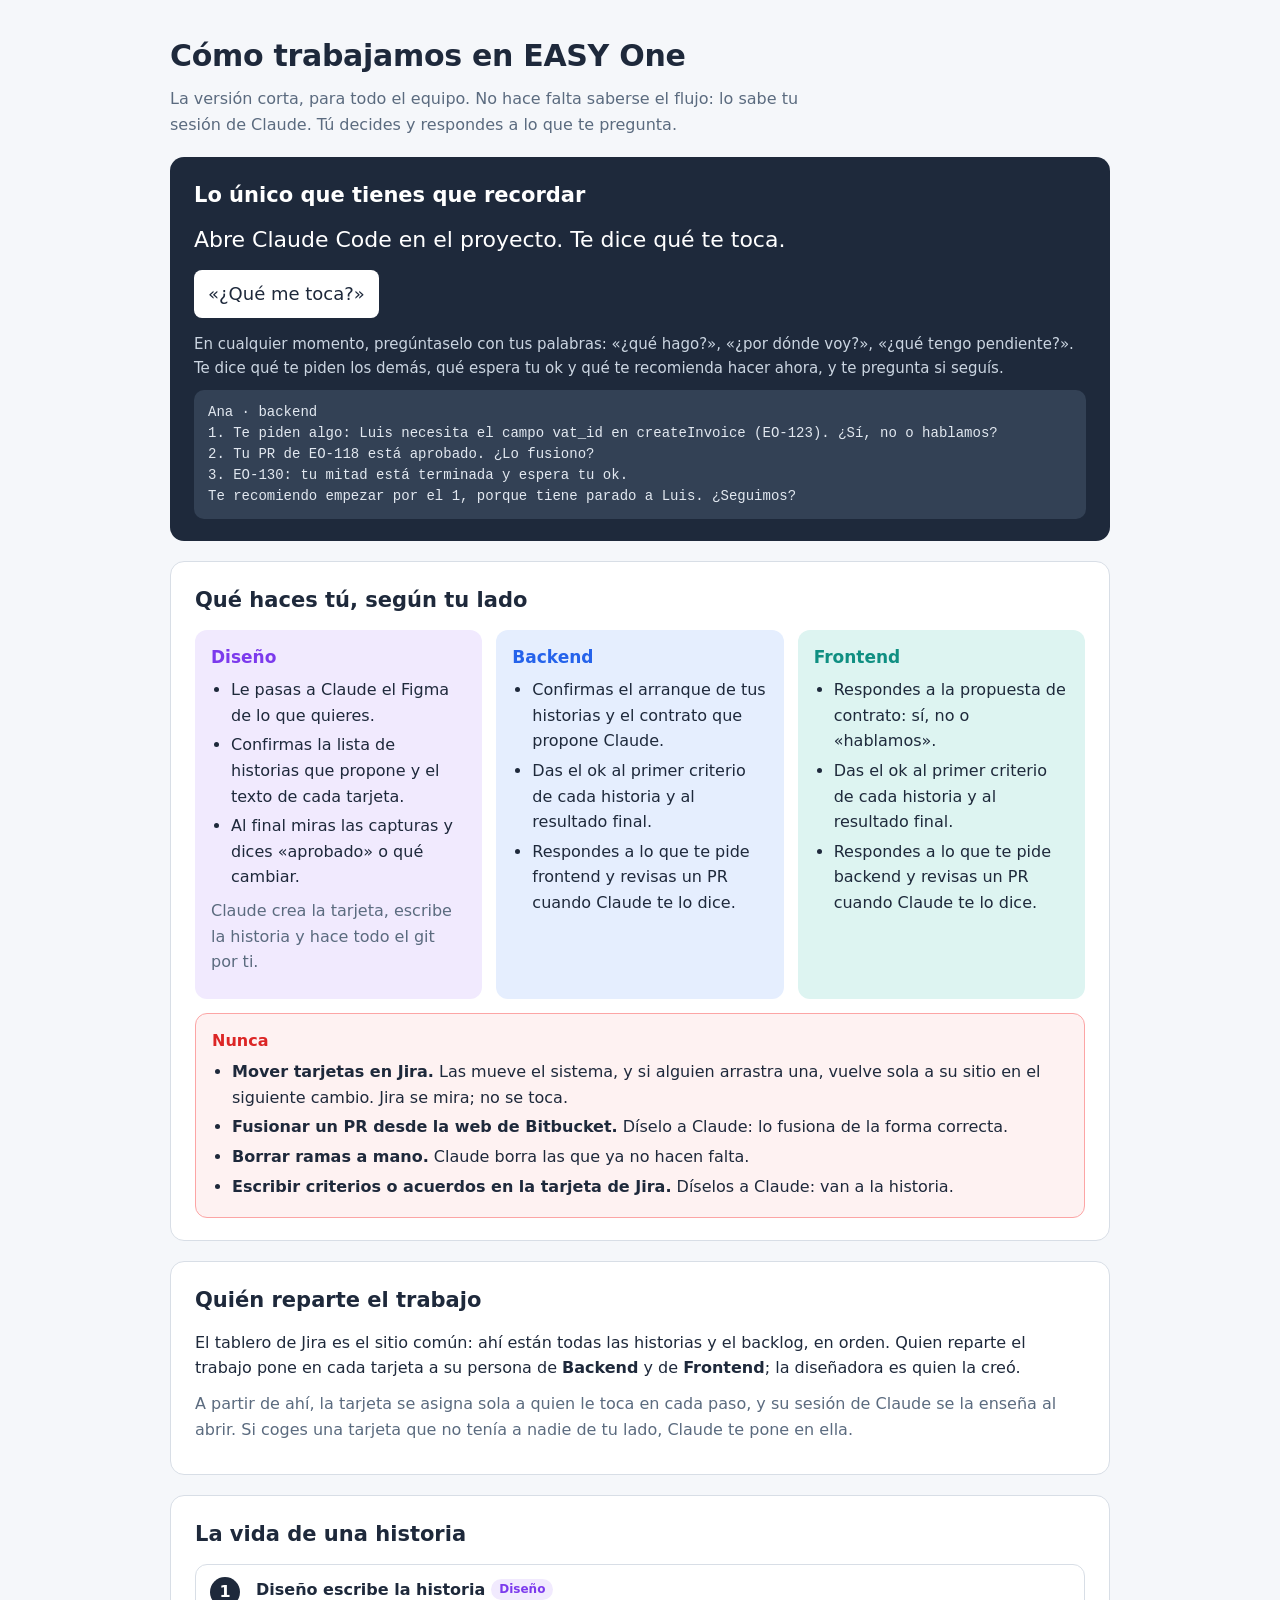
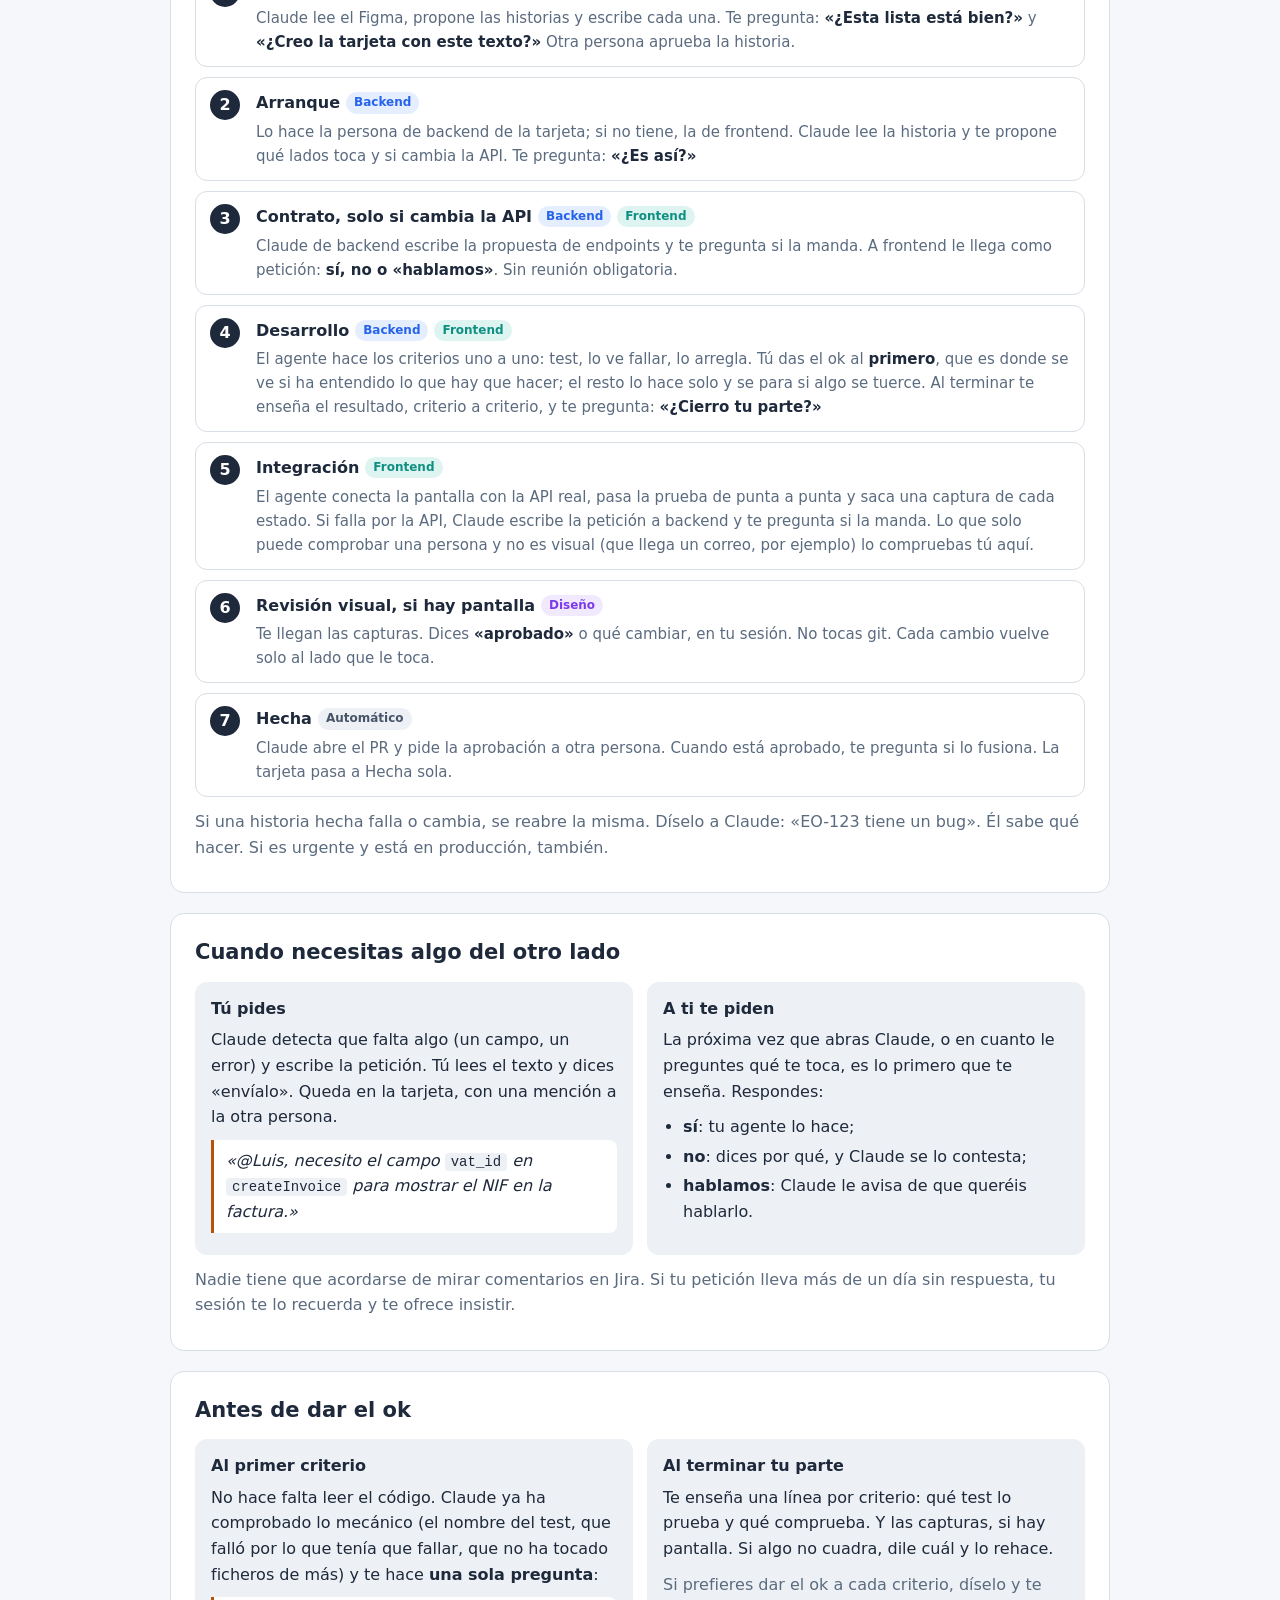
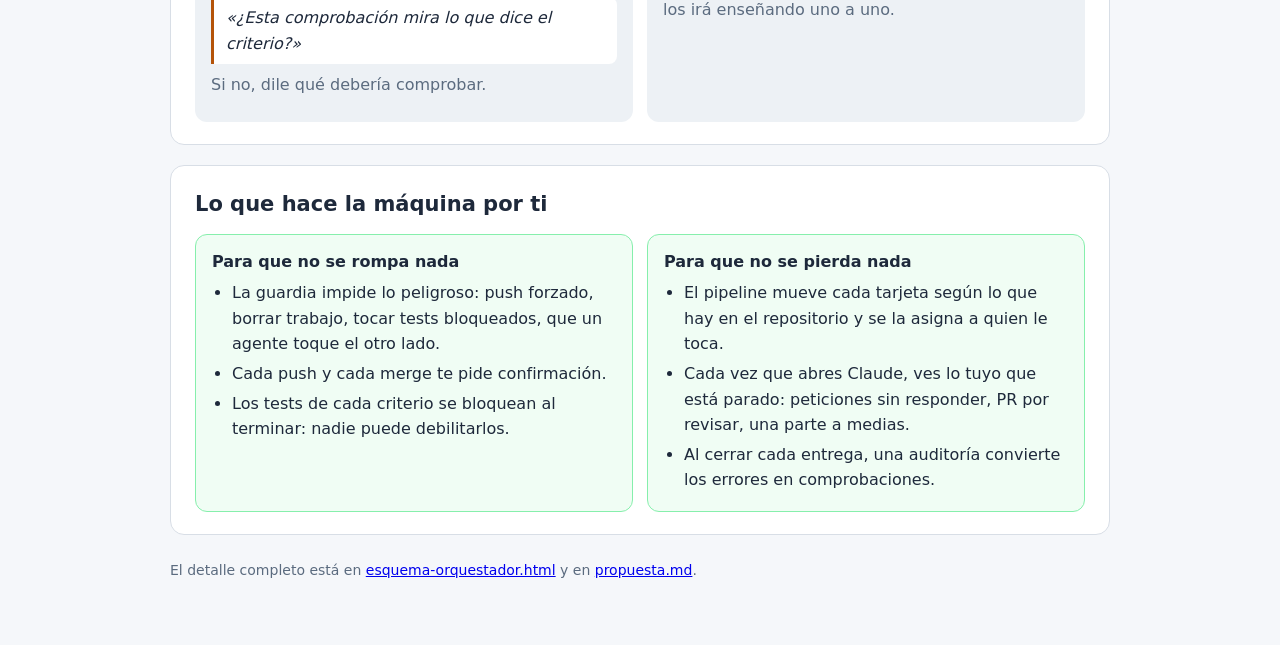
==== docs/equipo.html @ 09e49f0f "Let Claude carry the flow: ask what is next, assign by turn, build alone Nobody has to know the meth" ====
<!doctype html>
<html lang="es">
<head>
<meta charset="utf-8">
<meta name="viewport" content="width=device-width, initial-scale=1">
<title>EASY One · Cómo trabajamos</title>
<style>
  :root {
    --ink: #1E293B; --muted: #5B6B7F; --line: #D8DEE6; --bg: #F5F7FA; --card: #FFFFFF;
    --design: #7C3AED; --design-soft: #F1EAFE;
    --back: #2563EB;   --back-soft: #E5EEFE;
    --front: #0F8F82;  --front-soft: #DDF4F1;
    --shared: #B45309; --shared-soft: #FDF0DE;
    --infra: #475569;  --infra-soft: #EDF1F5;
    --red: #DC2626; --red-soft: #FEF2F2; --green: #16A34A; --green-soft: #F0FDF4;
  }
  * { box-sizing: border-box; }
  body { margin: 0; background: var(--bg); color: var(--ink); font: 16px/1.6 system-ui, -apple-system, "Segoe UI", Roboto, sans-serif; }
  .wrap { max-width: 980px; margin: 0 auto; padding: 32px 20px 64px; }
  header h1 { font-size: 30px; margin: 0 0 6px; letter-spacing: -.01em; text-wrap: balance; }
  header p { margin: 0; color: var(--muted); max-width: 640px; }
  section { background: var(--card); border: 1px solid var(--line); border-radius: 14px; padding: 22px 24px; margin-top: 20px; }
  h2 { margin: 0 0 12px; font-size: 21px; }
  h3 { margin: 0 0 6px; font-size: 16px; }
  p { margin: 0 0 10px; }
  ul { margin: 0; padding-left: 20px; }
  li { margin: 4px 0; }
  code { font: 14px/1.4 ui-monospace, "Cascadia Code", Consolas, monospace; background: var(--infra-soft); padding: 1px 6px; border-radius: 4px; }
  .muted { color: var(--muted); }

  .hero { background: var(--ink); color: #fff; border: 0; }
  .hero h2 { color: #fff; }
  .hero .big { font-size: 22px; line-height: 1.4; margin: 0 0 14px; }
  .hero .say { display: inline-block; font-size: 18px; background: #fff; color: var(--ink); padding: 10px 14px; border-radius: 8px; }
  .hero p.small { color: #CBD5E1; margin: 14px 0 0; font-size: 15px; }

  .roles { display: grid; grid-template-columns: repeat(3, 1fr); gap: 14px; }
  .role { border-radius: 12px; padding: 14px 16px; }
  .role h3 { font-size: 17px; }
  .r-design { background: var(--design-soft); } .r-design h3 { color: var(--design); }
  .r-back { background: var(--back-soft); } .r-back h3 { color: var(--back); }
  .r-front { background: var(--front-soft); } .r-front h3 { color: var(--front); }
  .never { margin-top: 14px; background: var(--red-soft); border: 1px solid #FCA5A5; border-radius: 12px; padding: 14px 16px; }
  .never h3 { color: var(--red); }

  ol.flow { list-style: none; margin: 0; padding: 0; display: grid; gap: 10px; }
  ol.flow li { display: grid; grid-template-columns: 34px 1fr; gap: 12px; align-items: start; margin: 0; border: 1px solid var(--line); border-radius: 12px; padding: 12px 14px; }
  .n { width: 30px; height: 30px; border-radius: 50%; background: var(--ink); color: #fff; font-weight: 700; text-align: center; line-height: 30px; }
  .who { display: inline-block; font-size: 12px; font-weight: 700; padding: 1px 8px; border-radius: 999px; margin-left: 6px; vertical-align: 2px; }
  .w-design { background: var(--design-soft); color: var(--design); }
  .w-back { background: var(--back-soft); color: var(--back); }
  .w-front { background: var(--front-soft); color: var(--front); }
  .w-auto { background: var(--infra-soft); color: var(--infra); }
  .ask { display: block; margin-top: 4px; color: var(--muted); font-size: 15px; }
  .ask b { color: var(--ink); }

  .two { display: grid; grid-template-columns: 1fr 1fr; gap: 14px; }
  .box { background: var(--infra-soft); border-radius: 12px; padding: 14px 16px; }
  .ok { background: var(--green-soft); border: 1px solid #86EFAC; }
  .msg { font-style: italic; background: var(--card); border-left: 3px solid var(--shared); padding: 8px 12px; margin: 8px 0; border-radius: 0 8px 8px 0; }
  .example { font: 14px/1.5 ui-monospace, "Cascadia Code", Consolas, monospace; background: var(--infra-soft); border-radius: 10px; padding: 12px 14px; white-space: pre-wrap; margin: 10px 0 0; }

  footer { margin-top: 24px; color: var(--muted); font-size: 14px; }

  @media (max-width: 760px) {
    .roles, .two { grid-template-columns: 1fr; }
  }
  @media print { body { background: #fff; } section { break-inside: avoid; } }
</style>
</head>
<body>
<div class="wrap">

<header>
  <h1>Cómo trabajamos en EASY One</h1>
  <p>La versión corta, para todo el equipo. No hace falta saberse el flujo: lo sabe tu sesión de Claude. Tú decides y respondes a lo que te pregunta.</p>
</header>

<section class="hero">
  <h2>Lo único que tienes que recordar</h2>
  <p class="big">Abre Claude Code en el proyecto. Te dice qué te toca.</p>
  <span class="say">«¿Qué me toca?»</span>
  <p class="small">En cualquier momento, pregúntaselo con tus palabras: «¿qué hago?», «¿por dónde voy?», «¿qué tengo pendiente?». Te dice qué te piden los demás, qué espera tu ok y qué te recomienda hacer ahora, y te pregunta si seguís.</p>
  <div class="example" style="background:#334155;color:#E2E8F0">Ana · backend
1. Te piden algo: Luis necesita el campo vat_id en createInvoice (EO-123). ¿Sí, no o hablamos?
2. Tu PR de EO-118 está aprobado. ¿Lo fusiono?
3. EO-130: tu mitad está terminada y espera tu ok.
Te recomiendo empezar por el 1, porque tiene parado a Luis. ¿Seguimos?</div>
</section>

<section>
  <h2>Qué haces tú, según tu lado</h2>
  <div class="roles">
    <div class="role r-design">
      <h3>Diseño</h3>
      <ul>
        <li>Le pasas a Claude el Figma de lo que quieres.</li>
        <li>Confirmas la lista de historias que propone y el texto de cada tarjeta.</li>
        <li>Al final miras las capturas y dices «aprobado» o qué cambiar.</li>
      </ul>
      <p class="muted" style="margin-top:8px">Claude crea la tarjeta, escribe la historia y hace todo el git por ti.</p>
    </div>
    <div class="role r-back">
      <h3>Backend</h3>
      <ul>
        <li>Confirmas el arranque de tus historias y el contrato que propone Claude.</li>
        <li>Das el ok al primer criterio de cada historia y al resultado final.</li>
        <li>Respondes a lo que te pide frontend y revisas un PR cuando Claude te lo dice.</li>
      </ul>
    </div>
    <div class="role r-front">
      <h3>Frontend</h3>
      <ul>
        <li>Respondes a la propuesta de contrato: sí, no o «hablamos».</li>
        <li>Das el ok al primer criterio de cada historia y al resultado final.</li>
        <li>Respondes a lo que te pide backend y revisas un PR cuando Claude te lo dice.</li>
      </ul>
    </div>
  </div>
  <div class="never">
    <h3>Nunca</h3>
    <ul>
      <li><b>Mover tarjetas en Jira.</b> Las mueve el sistema, y si alguien arrastra una, vuelve sola a su sitio en el siguiente cambio. Jira se mira; no se toca.</li>
      <li><b>Fusionar un PR desde la web de Bitbucket.</b> Díselo a Claude: lo fusiona de la forma correcta.</li>
      <li><b>Borrar ramas a mano.</b> Claude borra las que ya no hacen falta.</li>
      <li><b>Escribir criterios o acuerdos en la tarjeta de Jira.</b> Díselos a Claude: van a la historia.</li>
    </ul>
  </div>
</section>

<section>
  <h2>Quién reparte el trabajo</h2>
  <p>El tablero de Jira es el sitio común: ahí están todas las historias y el backlog, en orden. Quien reparte el trabajo pone en cada tarjeta a su persona de <b>Backend</b> y de <b>Frontend</b>; la diseñadora es quien la creó.</p>
  <p class="muted">A partir de ahí, la tarjeta se asigna sola a quien le toca en cada paso, y su sesión de Claude se la enseña al abrir. Si coges una tarjeta que no tenía a nadie de tu lado, Claude te pone en ella.</p>
</section>

<section>
  <h2>La vida de una historia</h2>
  <ol class="flow">
    <li><span class="n">1</span><div><b>Diseño escribe la historia</b><span class="who w-design">Diseño</span>
      <span class="ask">Claude lee el Figma, propone las historias y escribe cada una. Te pregunta: <b>«¿Esta lista está bien?»</b> y <b>«¿Creo la tarjeta con este texto?»</b> Otra persona aprueba la historia.</span></div></li>
    <li><span class="n">2</span><div><b>Arranque</b><span class="who w-back">Backend</span>
      <span class="ask">Lo hace la persona de backend de la tarjeta; si no tiene, la de frontend. Claude lee la historia y te propone qué lados toca y si cambia la API. Te pregunta: <b>«¿Es así?»</b></span></div></li>
    <li><span class="n">3</span><div><b>Contrato, solo si cambia la API</b><span class="who w-back">Backend</span><span class="who w-front">Frontend</span>
      <span class="ask">Claude de backend escribe la propuesta de endpoints y te pregunta si la manda. A frontend le llega como petición: <b>sí, no o «hablamos»</b>. Sin reunión obligatoria.</span></div></li>
    <li><span class="n">4</span><div><b>Desarrollo</b><span class="who w-back">Backend</span><span class="who w-front">Frontend</span>
      <span class="ask">El agente hace los criterios uno a uno: test, lo ve fallar, lo arregla. Tú das el ok al <b>primero</b>, que es donde se ve si ha entendido lo que hay que hacer; el resto lo hace solo y se para si algo se tuerce. Al terminar te enseña el resultado, criterio a criterio, y te pregunta: <b>«¿Cierro tu parte?»</b></span></div></li>
    <li><span class="n">5</span><div><b>Integración</b><span class="who w-front">Frontend</span>
      <span class="ask">El agente conecta la pantalla con la API real, pasa la prueba de punta a punta y saca una captura de cada estado. Si falla por la API, Claude escribe la petición a backend y te pregunta si la manda. Lo que solo puede comprobar una persona y no es visual (que llega un correo, por ejemplo) lo compruebas tú aquí.</span></div></li>
    <li><span class="n">6</span><div><b>Revisión visual, si hay pantalla</b><span class="who w-design">Diseño</span>
      <span class="ask">Te llegan las capturas. Dices <b>«aprobado»</b> o qué cambiar, en tu sesión. No tocas git. Cada cambio vuelve solo al lado que le toca.</span></div></li>
    <li><span class="n">7</span><div><b>Hecha</b><span class="who w-auto">Automático</span>
      <span class="ask">Claude abre el PR y pide la aprobación a otra persona. Cuando está aprobado, te pregunta si lo fusiona. La tarjeta pasa a Hecha sola.</span></div></li>
  </ol>
  <p class="muted" style="margin-top:12px">Si una historia hecha falla o cambia, se reabre la misma. Díselo a Claude: «EO-123 tiene un bug». Él sabe qué hacer. Si es urgente y está en producción, también.</p>
</section>

<section>
  <h2>Cuando necesitas algo del otro lado</h2>
  <div class="two">
    <div class="box">
      <h3>Tú pides</h3>
      <p>Claude detecta que falta algo (un campo, un error) y escribe la petición. Tú lees el texto y dices «envíalo». Queda en la tarjeta, con una mención a la otra persona.</p>
      <div class="msg">«@Luis, necesito el campo <code>vat_id</code> en <code>createInvoice</code> para mostrar el NIF en la factura.»</div>
    </div>
    <div class="box">
      <h3>A ti te piden</h3>
      <p>La próxima vez que abras Claude, o en cuanto le preguntes qué te toca, es lo primero que te enseña. Respondes:</p>
      <ul><li><b>sí</b>: tu agente lo hace;</li><li><b>no</b>: dices por qué, y Claude se lo contesta;</li><li><b>hablamos</b>: Claude le avisa de que queréis hablarlo.</li></ul>
    </div>
  </div>
  <p class="muted" style="margin-top:12px">Nadie tiene que acordarse de mirar comentarios en Jira. Si tu petición lleva más de un día sin respuesta, tu sesión te lo recuerda y te ofrece insistir.</p>
</section>

<section>
  <h2>Antes de dar el ok</h2>
  <div class="two">
    <div class="box">
      <h3>Al primer criterio</h3>
      <p>No hace falta leer el código. Claude ya ha comprobado lo mecánico (el nombre del test, que falló por lo que tenía que fallar, que no ha tocado ficheros de más) y te hace <b>una sola pregunta</b>:</p>
      <div class="msg">«¿Esta comprobación mira lo que dice el criterio?»</div>
      <p class="muted">Si no, dile qué debería comprobar.</p>
    </div>
    <div class="box">
      <h3>Al terminar tu parte</h3>
      <p>Te enseña una línea por criterio: qué test lo prueba y qué comprueba. Y las capturas, si hay pantalla. Si algo no cuadra, dile cuál y lo rehace.</p>
      <p class="muted">Si prefieres dar el ok a cada criterio, díselo y te los irá enseñando uno a uno.</p>
    </div>
  </div>
</section>

<section>
  <h2>Lo que hace la máquina por ti</h2>
  <div class="two">
    <div class="box ok">
      <h3>Para que no se rompa nada</h3>
      <ul>
        <li>La guardia impide lo peligroso: push forzado, borrar trabajo, tocar tests bloqueados, que un agente toque el otro lado.</li>
        <li>Cada push y cada merge te pide confirmación.</li>
        <li>Los tests de cada criterio se bloquean al terminar: nadie puede debilitarlos.</li>
      </ul>
    </div>
    <div class="box ok">
      <h3>Para que no se pierda nada</h3>
      <ul>
        <li>El pipeline mueve cada tarjeta según lo que hay en el repositorio y se la asigna a quien le toca.</li>
        <li>Cada vez que abres Claude, ves lo tuyo que está parado: peticiones sin responder, PR por revisar, una parte a medias.</li>
        <li>Al cerrar cada entrega, una auditoría convierte los errores en comprobaciones.</li>
      </ul>
    </div>
  </div>
</section>

<footer>
  El detalle completo está en <a href="esquema-orquestador.html">esquema-orquestador.html</a> y en <a href="propuesta.md">propuesta.md</a>.
</footer>

</div>
</body>
</html>
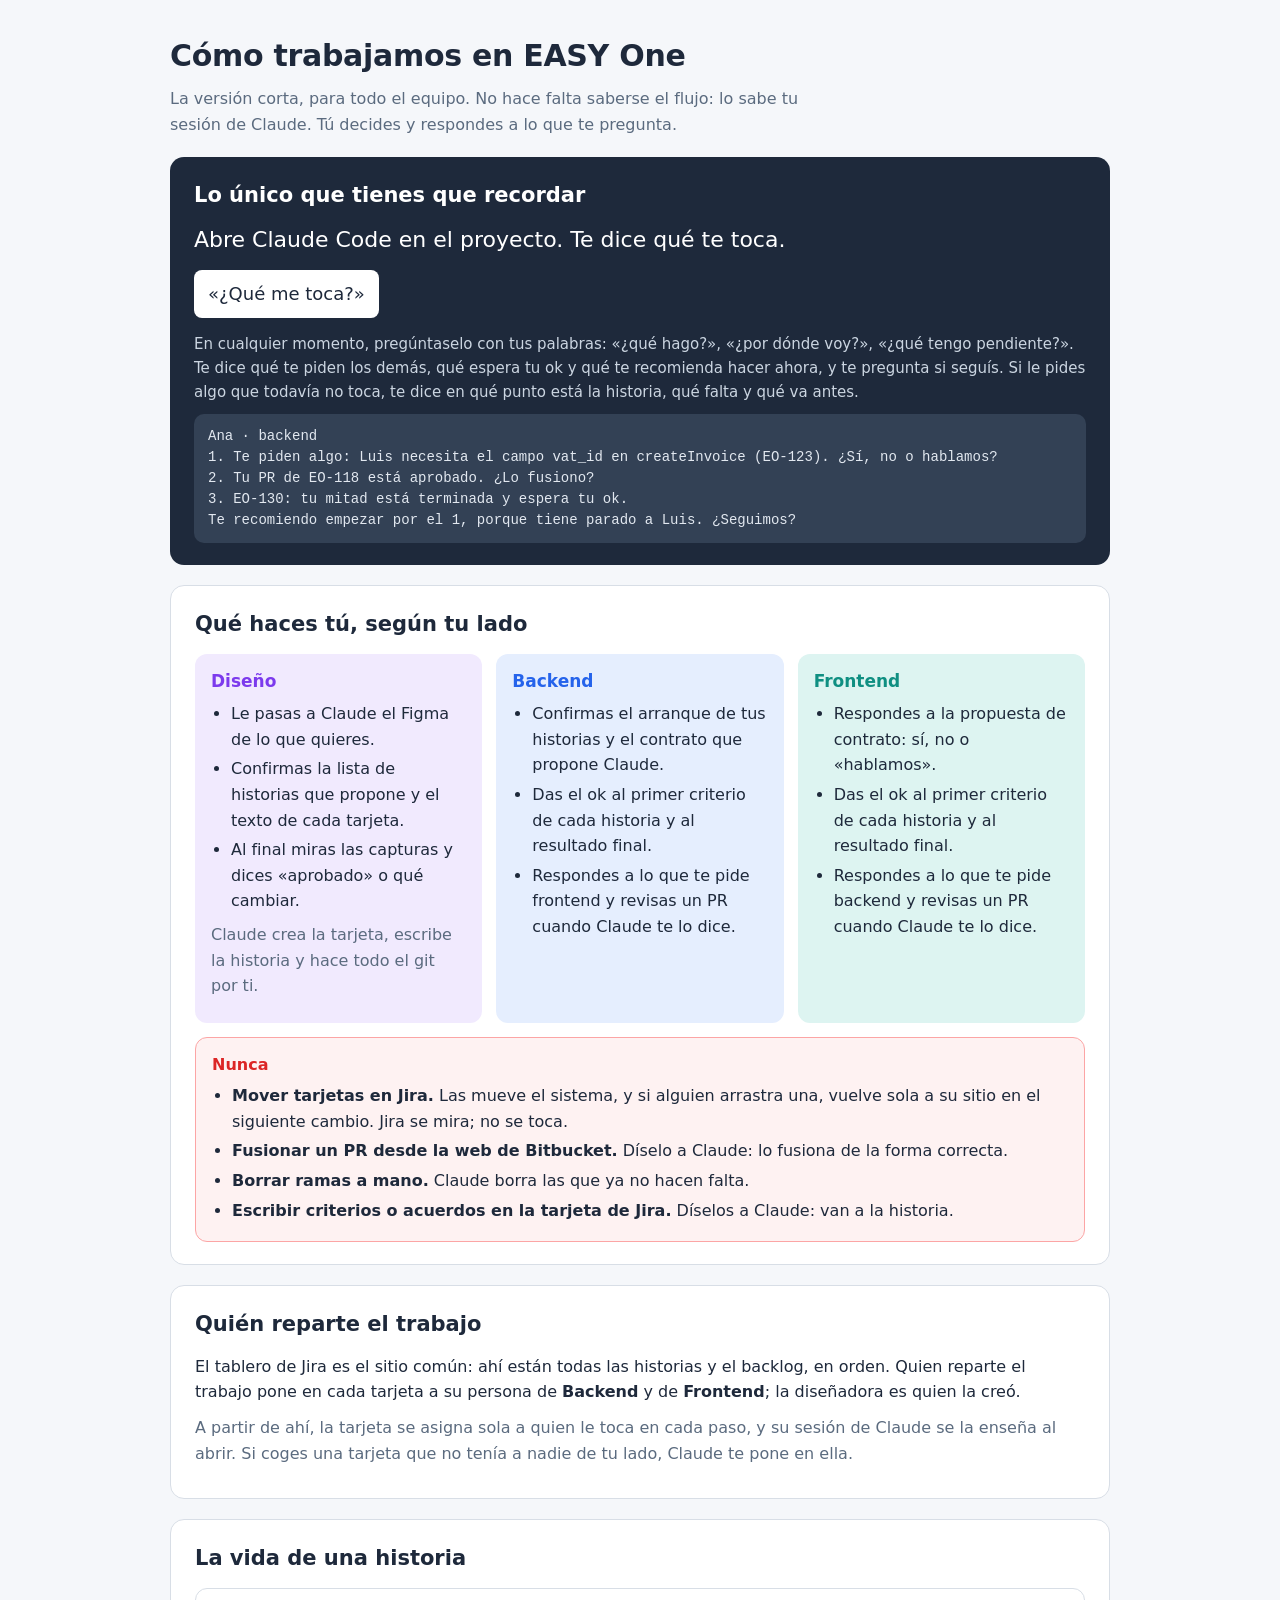
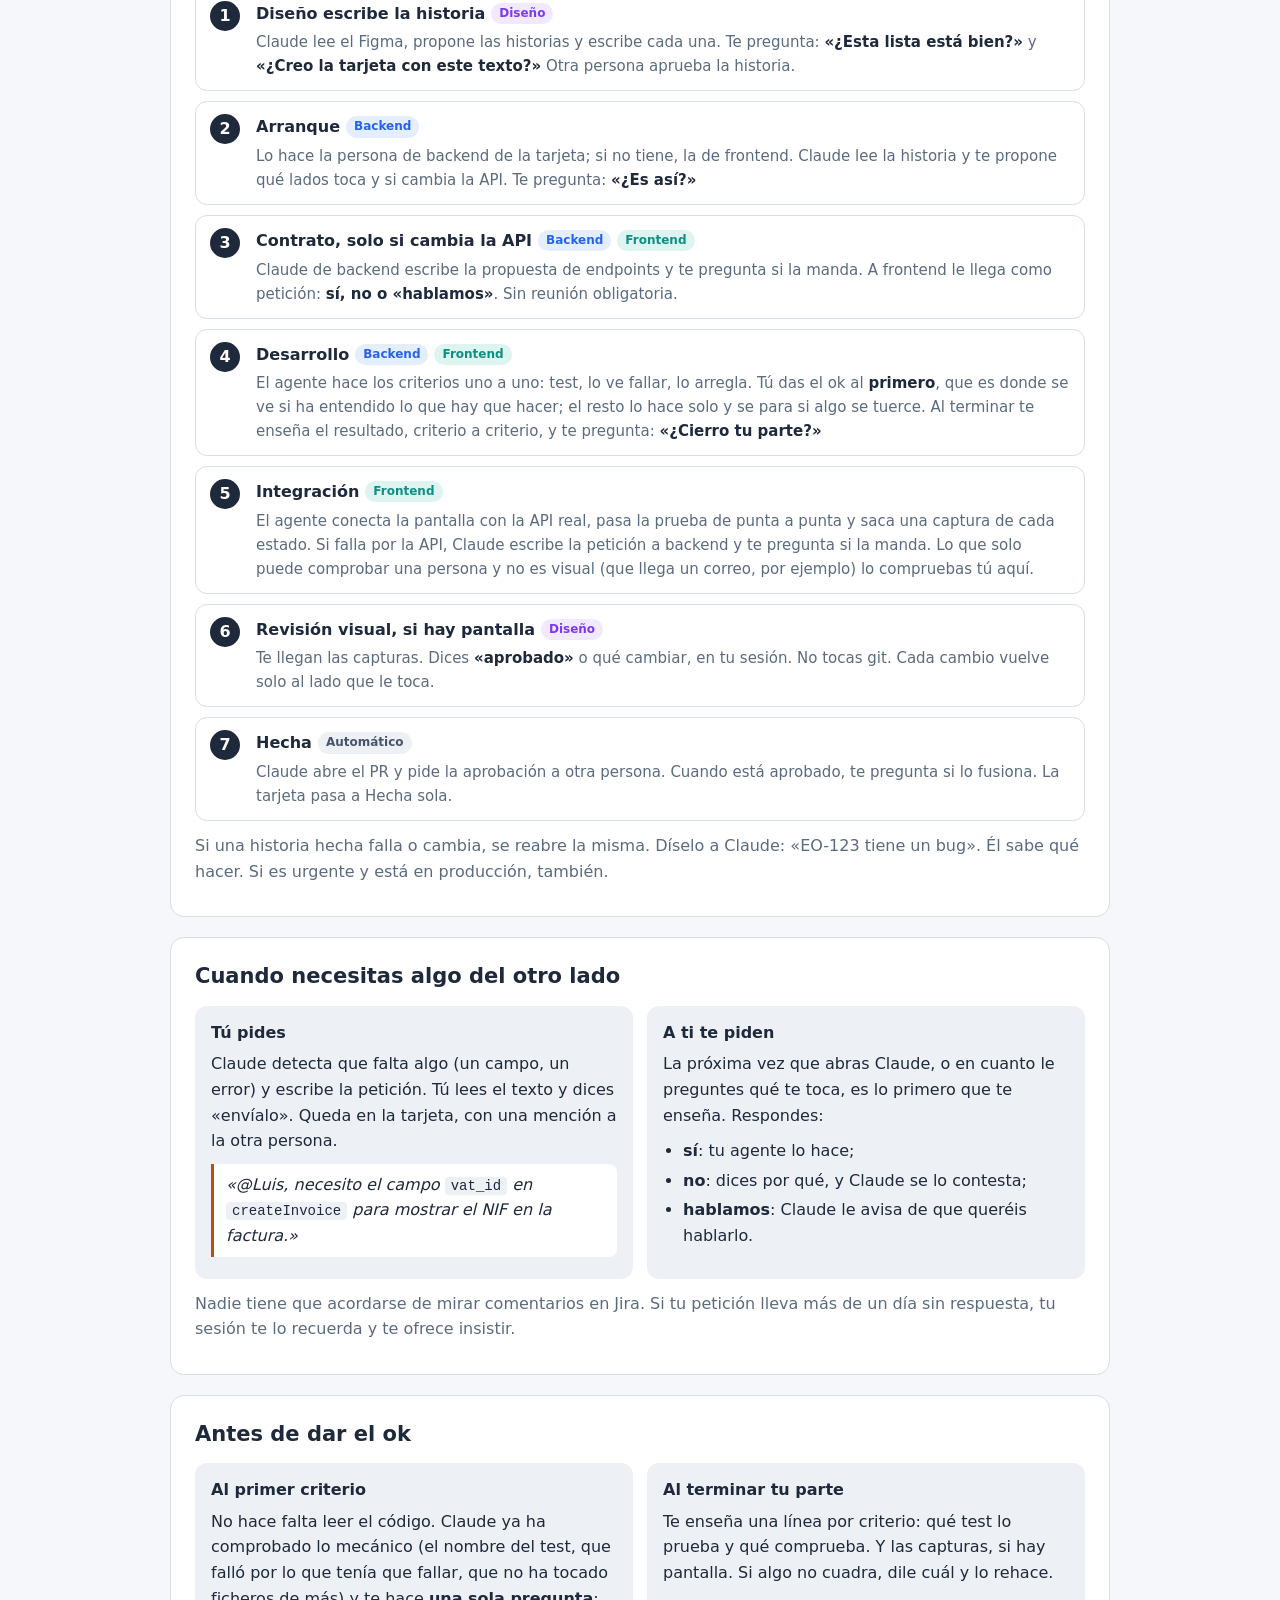
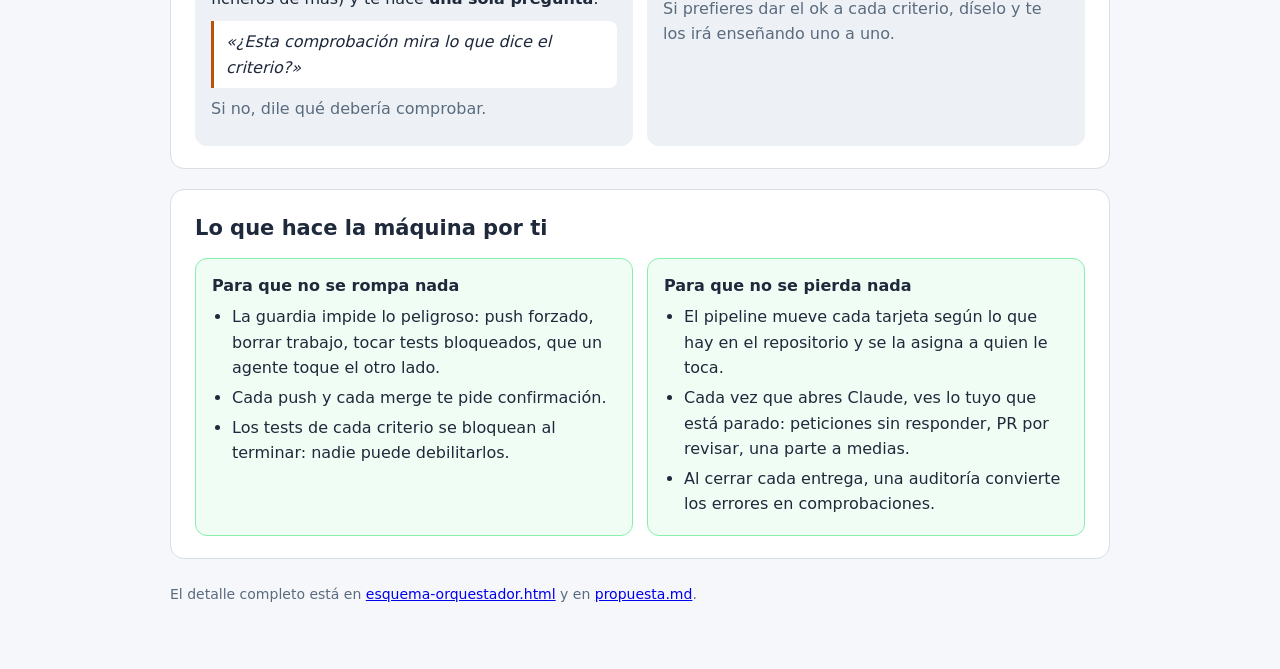
==== commit 29af8589: "Check that a request fits the story's stage before acting on it Before doing what the person asks ab" ====
--- a/docs/equipo.html
+++ b/docs/equipo.html
@@ -80,7 +80,7 @@
   <h2>Lo único que tienes que recordar</h2>
   <p class="big">Abre Claude Code en el proyecto. Te dice qué te toca.</p>
   <span class="say">«¿Qué me toca?»</span>
-  <p class="small">En cualquier momento, pregúntaselo con tus palabras: «¿qué hago?», «¿por dónde voy?», «¿qué tengo pendiente?». Te dice qué te piden los demás, qué espera tu ok y qué te recomienda hacer ahora, y te pregunta si seguís.</p>
+  <p class="small">En cualquier momento, pregúntaselo con tus palabras: «¿qué hago?», «¿por dónde voy?», «¿qué tengo pendiente?». Te dice qué te piden los demás, qué espera tu ok y qué te recomienda hacer ahora, y te pregunta si seguís. Si le pides algo que todavía no toca, te dice en qué punto está la historia, qué falta y qué va antes.</p>
   <div class="example" style="background:#334155;color:#E2E8F0">Ana · backend
 1. Te piden algo: Luis necesita el campo vat_id en createInvoice (EO-123). ¿Sí, no o hablamos?
 2. Tu PR de EO-118 está aprobado. ¿Lo fusiono?
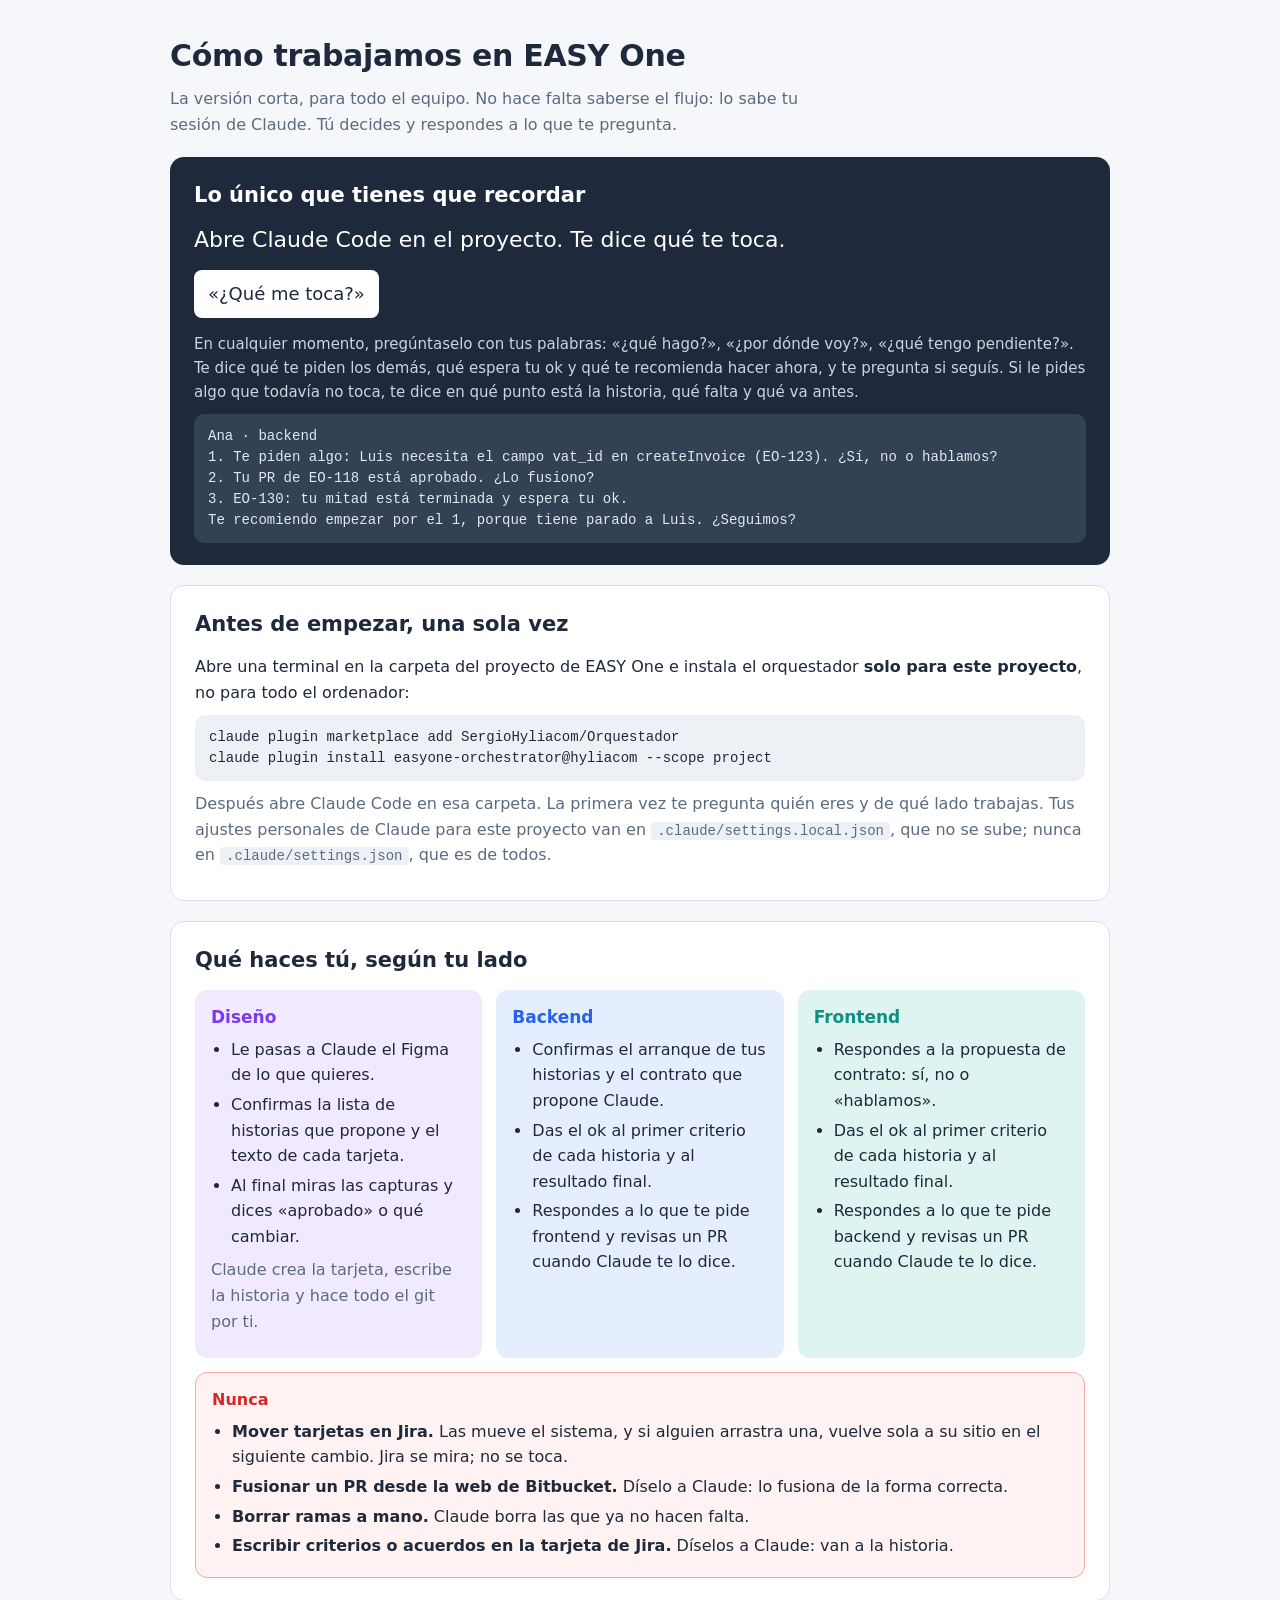
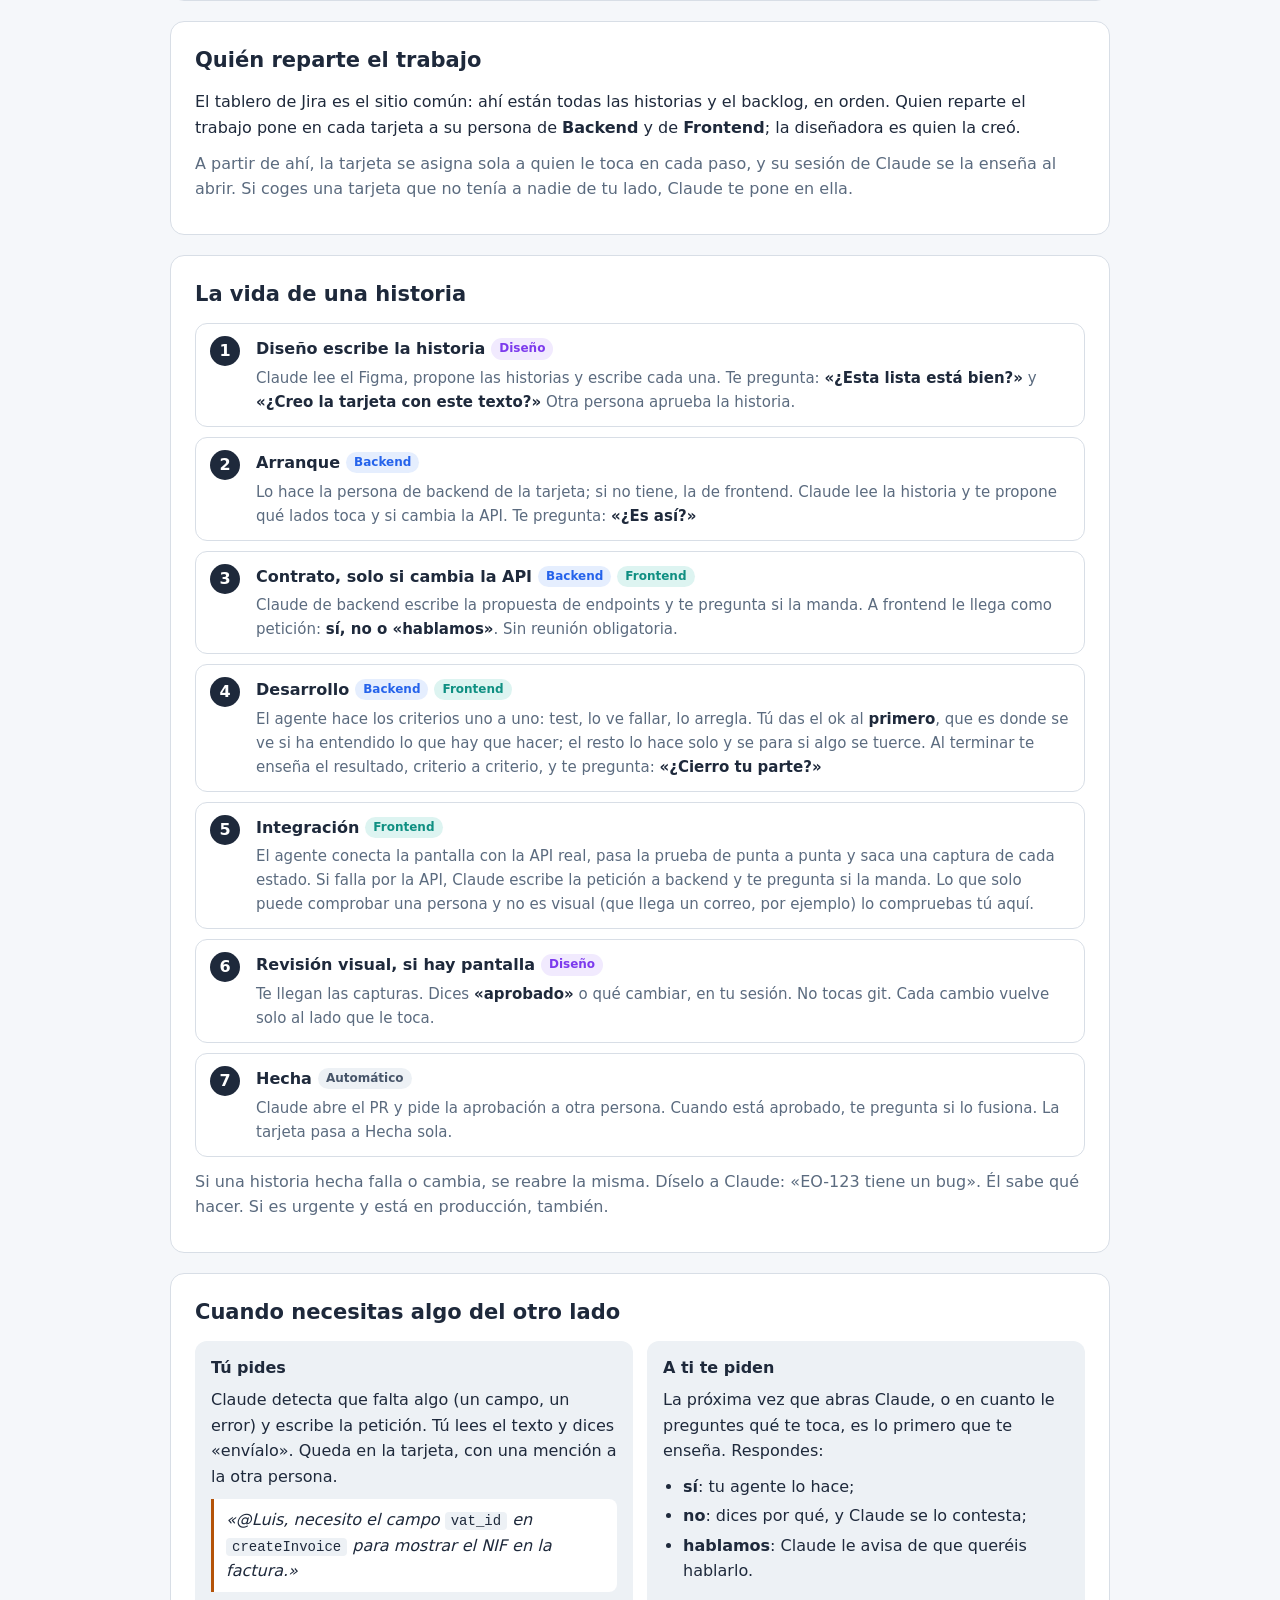
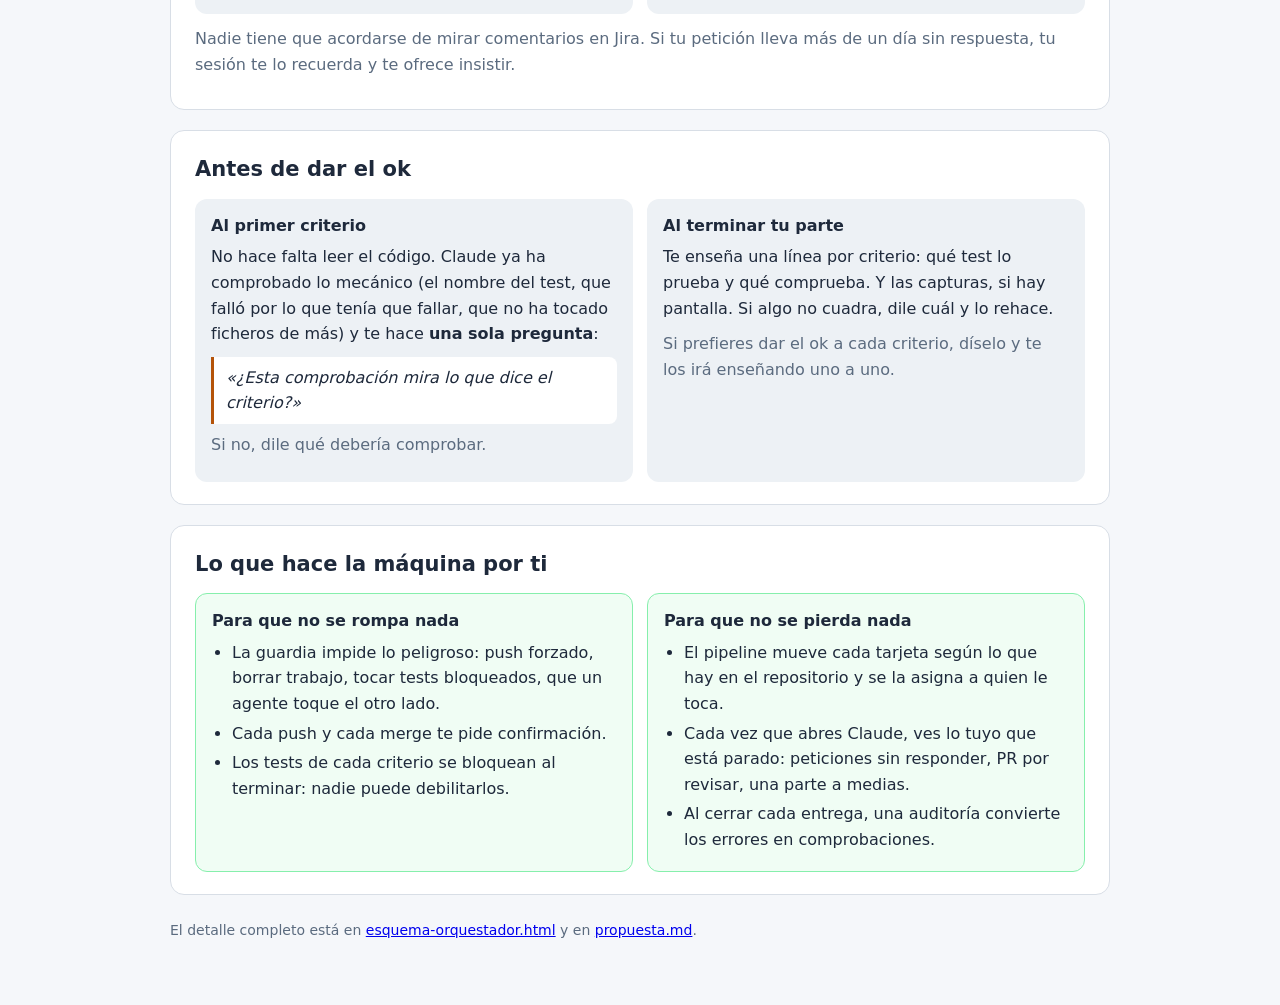
==== commit ce3224b9: "Show the foundations' state, keep personal settings apart, install per project - While Part 2 of the" ====
--- a/docs/equipo.html
+++ b/docs/equipo.html
@@ -89,6 +89,14 @@
 </section>
 
 <section>
+  <h2>Antes de empezar, una sola vez</h2>
+  <p>Abre una terminal en la carpeta del proyecto de EASY One e instala el orquestador <b>solo para este proyecto</b>, no para todo el ordenador:</p>
+  <div class="example">claude plugin marketplace add SergioHyliacom/Orquestador
+claude plugin install easyone-orchestrator@hyliacom --scope project</div>
+  <p class="muted" style="margin-top:10px">Después abre Claude Code en esa carpeta. La primera vez te pregunta quién eres y de qué lado trabajas. Tus ajustes personales de Claude para este proyecto van en <code>.claude/settings.local.json</code>, que no se sube; nunca en <code>.claude/settings.json</code>, que es de todos.</p>
+</section>
+
+<section>
   <h2>Qué haces tú, según tu lado</h2>
   <div class="roles">
     <div class="role r-design">
